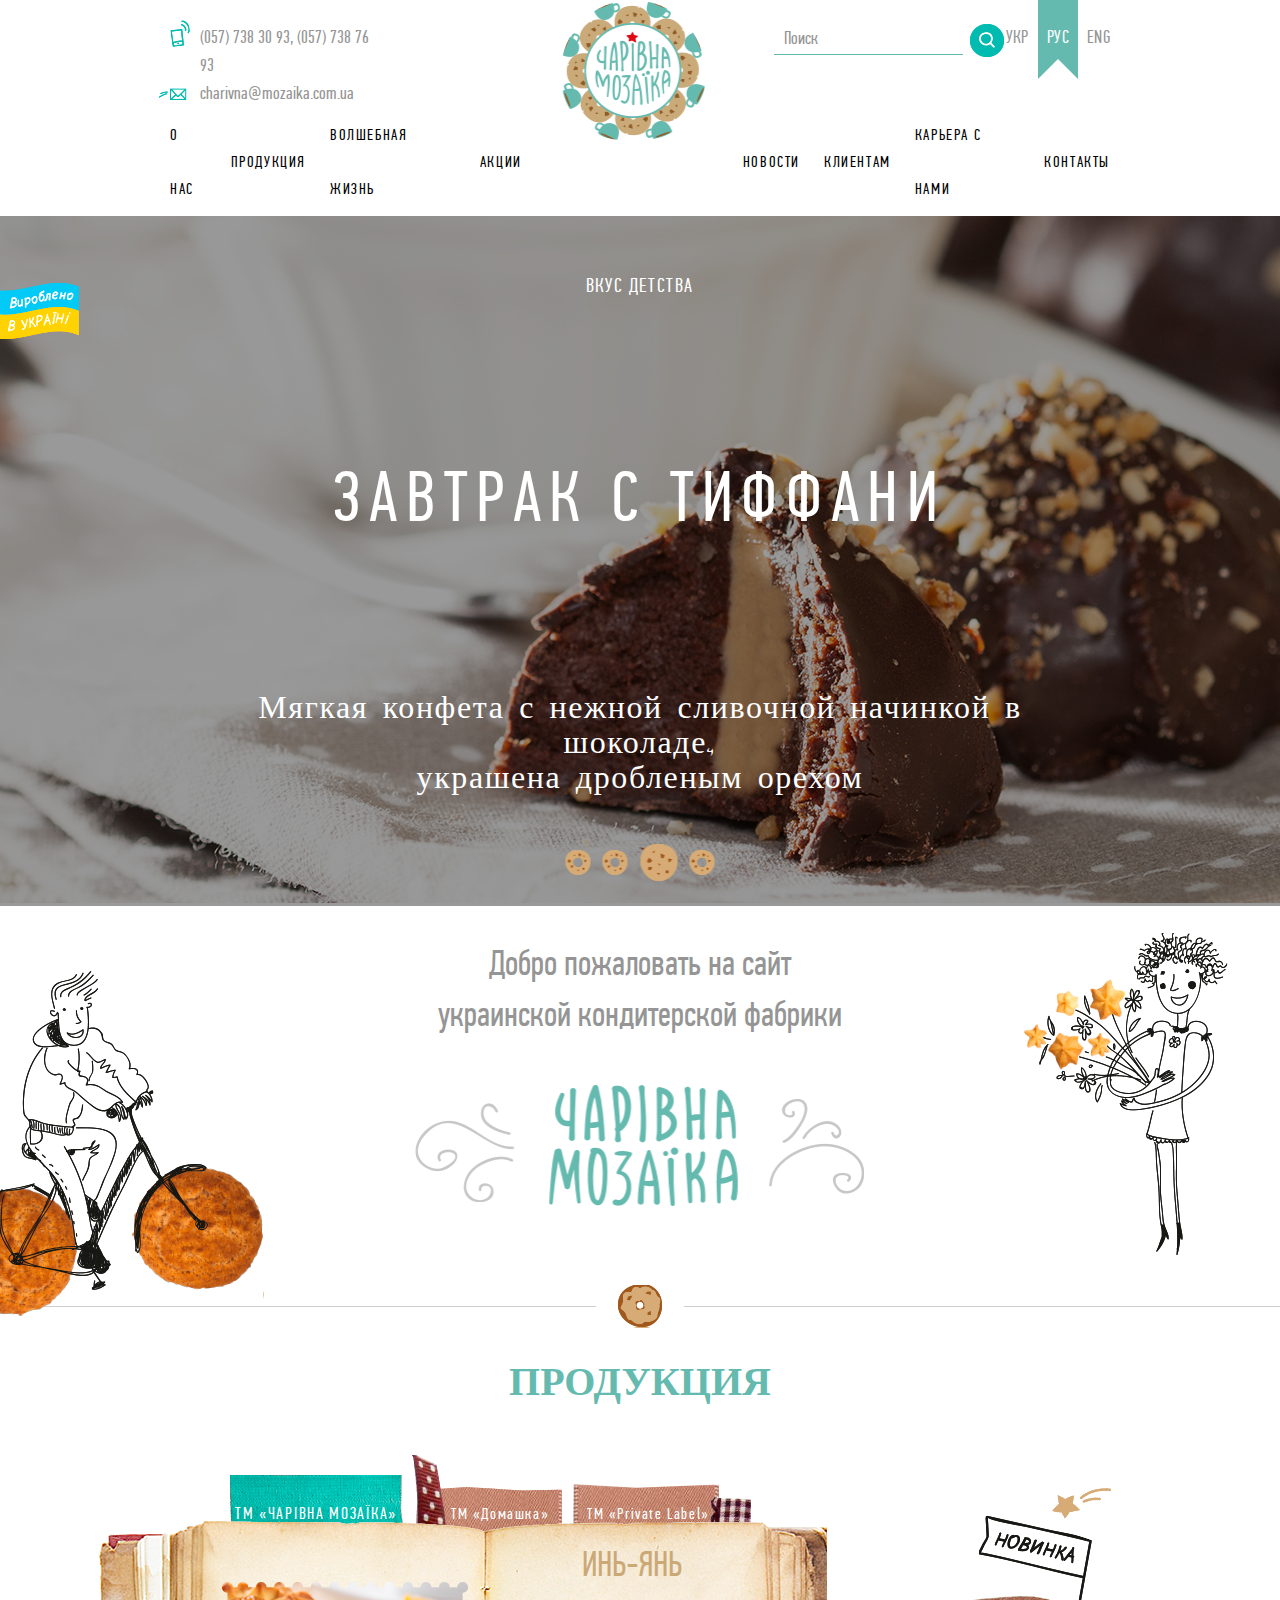
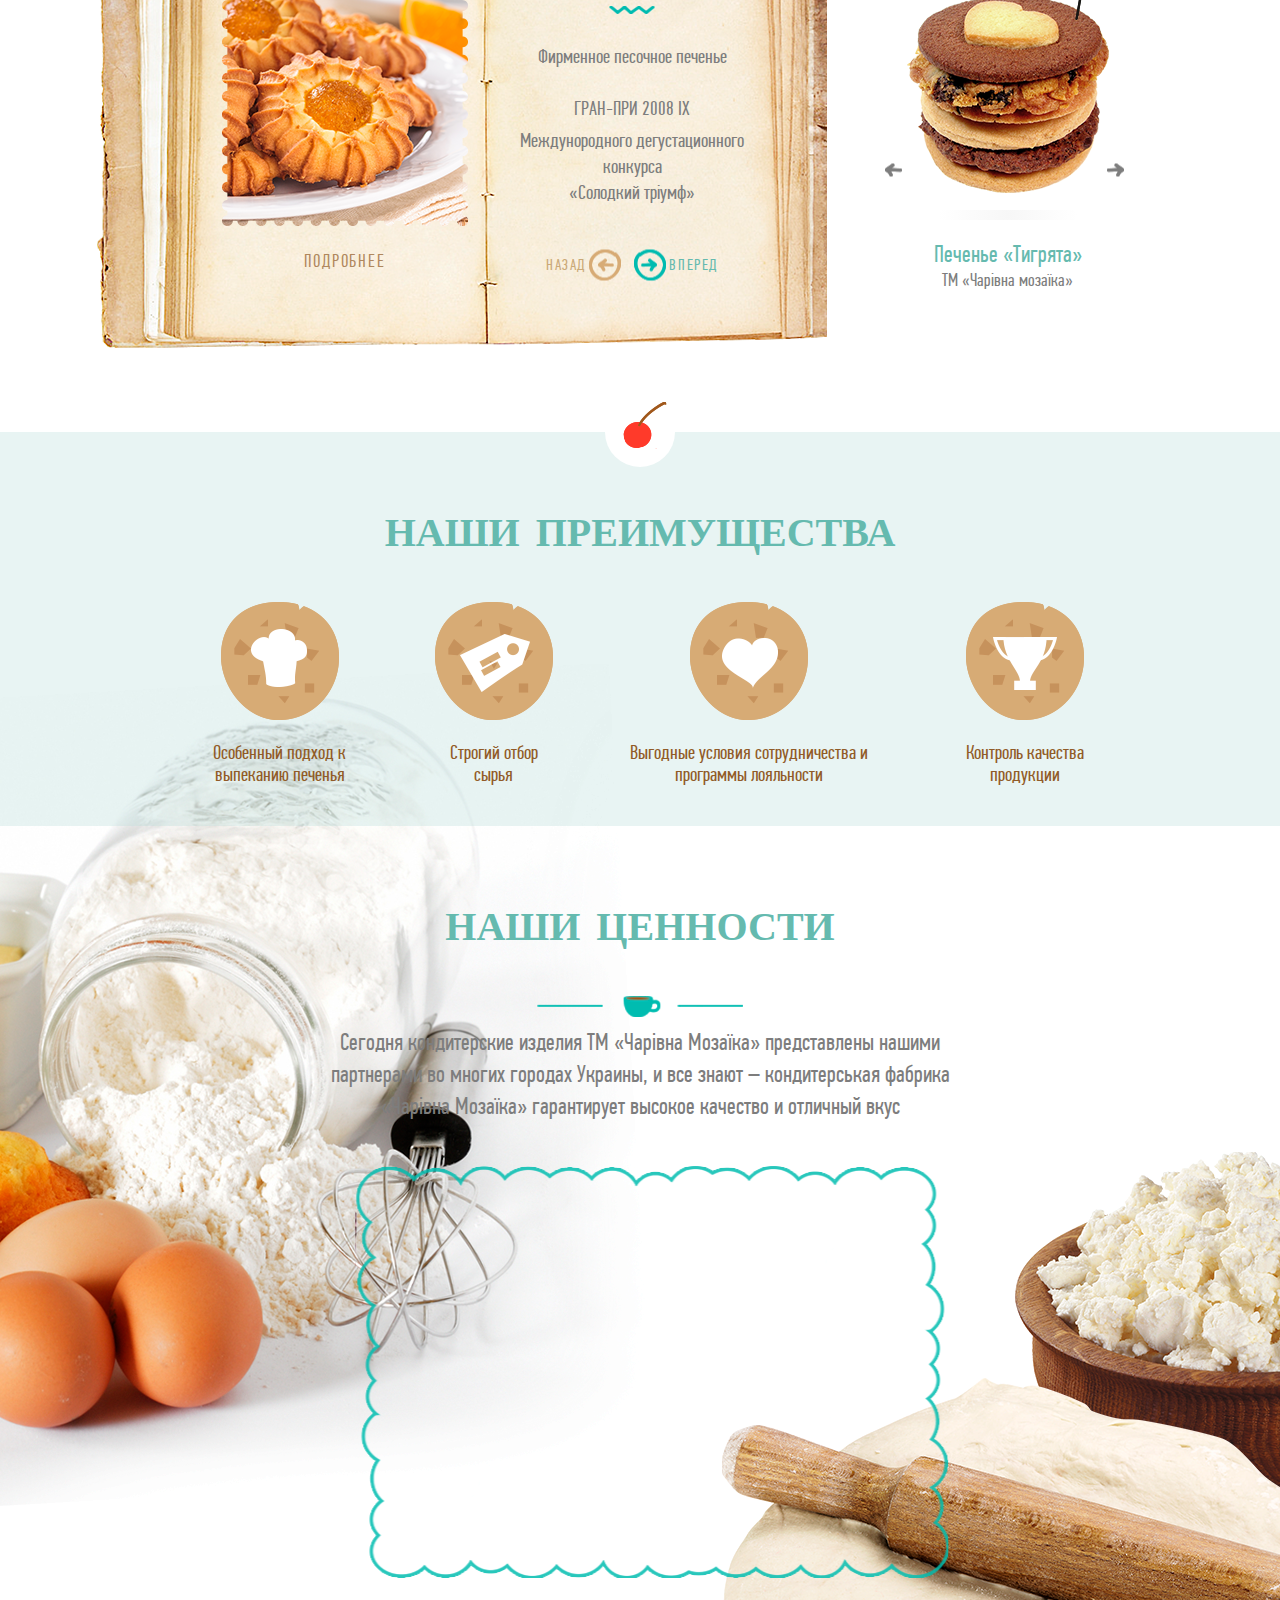
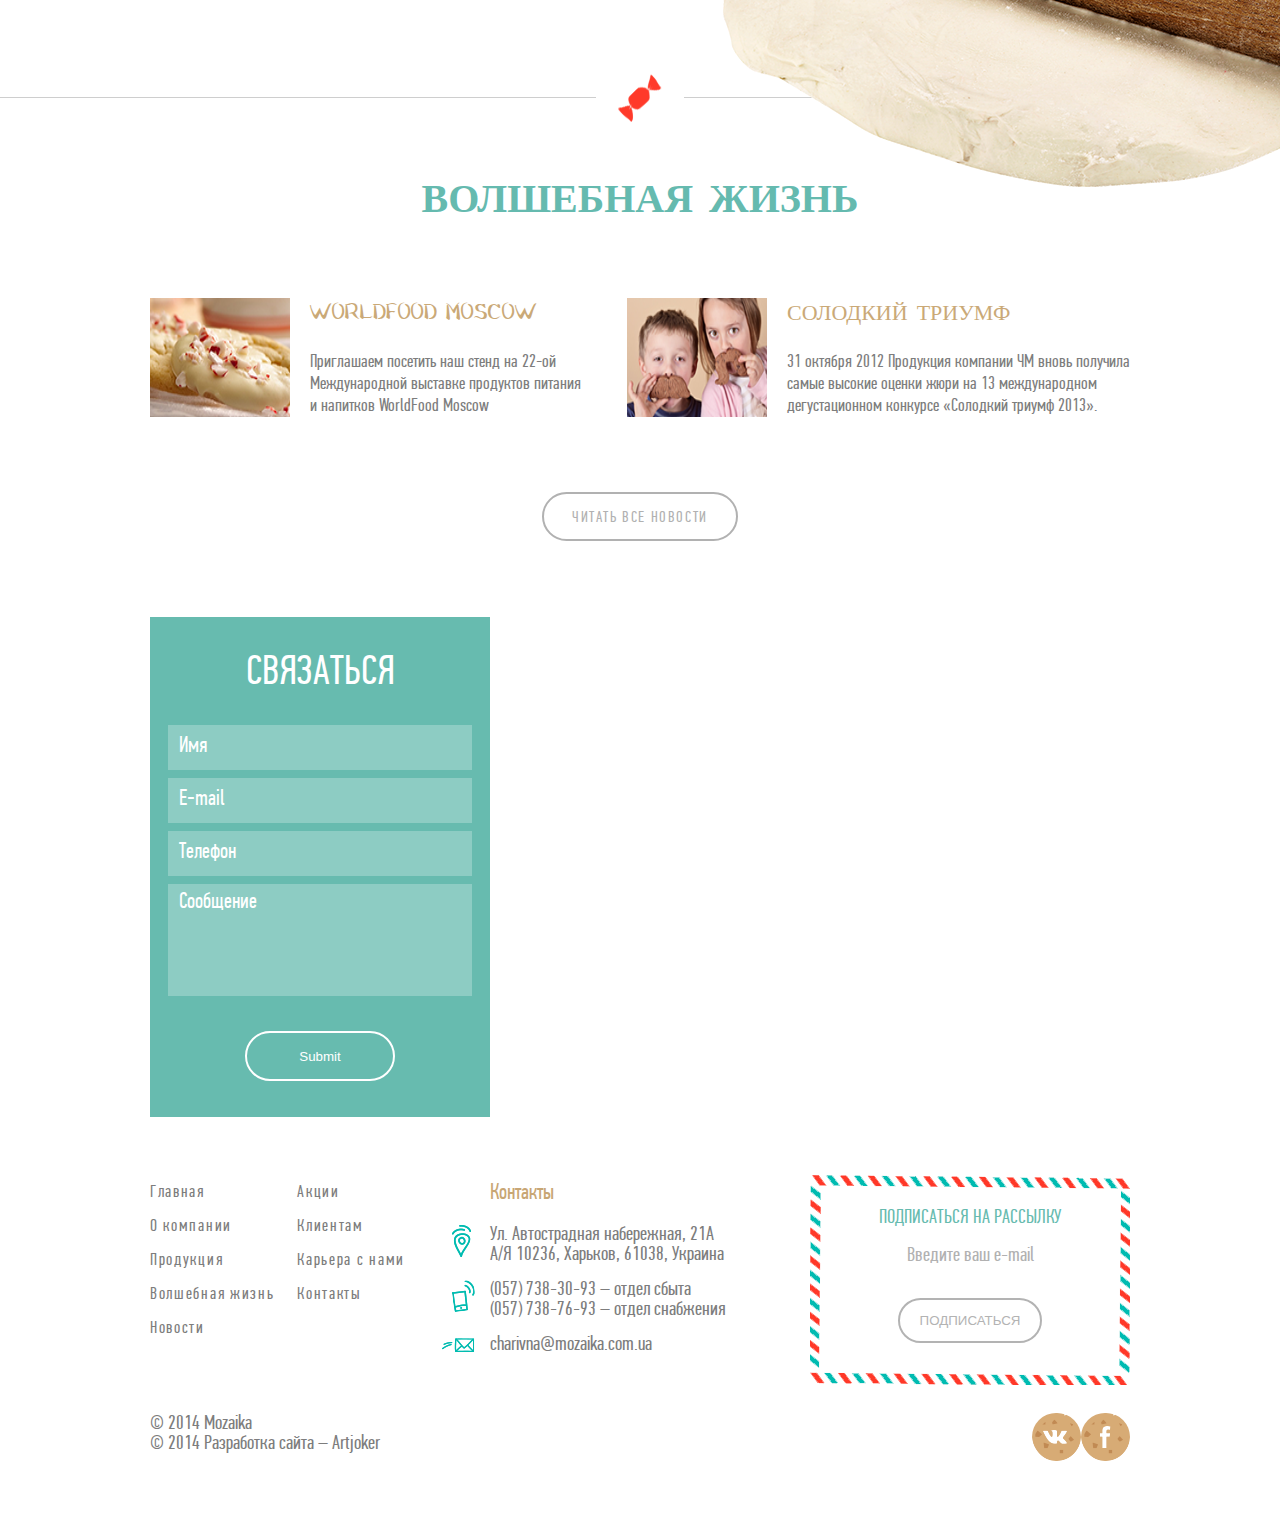
==== index.html @ 27e19712 "Add files via upload" ====
<!DOCTYPE html>
<html lang="ru">
<head>
	<meta charset="UTF-8">
	<title>Чарівна мозаїка</title>
	<link rel="stylesheet" href="css/style.css">
	<style>
		@font-face {
			font-family:PfDinTextCompPro;
			font-family:Flow;
		}
	</style>
</head>
<body>
	<header>
		<div class="header_contacts_and_search">
			<div class="contacts">
				<p>(057) 738 30 93, (057) 738 76 93</p>
				<p>charivna@mozaika.com.ua</p>
			</div>
			<div class="search_and_lang">
				<div class="search">
					<form action="#">
						<input class="search_input" type="search" name="q" placeholder="Поиск"> 
						<input class="search_button" type="submit" value=""></p>
					</form>
				</div>
				<ul class="lang">
					<li><a href="#">УКР</a></li>
					<li class="active_lang"><a href="#">РУС</a></li>
					<li><a href="#">ENG</a></li>
				</ul>
			</div>
		</div>
			<div class="header_container">
				<nav class="menu_body">
					<ul class="menu_list">
						<li><a href="#">О НАС</a></li>
						<li><a href="#">ПРОДУКЦИЯ</a></li>
						<li><a href="#">ВОЛШЕБНАЯ ЖИЗНЬ</a></li>
						<li><a href="#">АКЦИИ</a></li>
						<li class="menu_list_news"><a href="#">НОВОСТИ</a></li>
						<li><a href="#">КЛИЕНТАМ</a></li>
						<li><a href="#">КАРЬЕРА С НАМИ</a></li>
						<li><a href="#">КОНТАКТЫ</a></li>
					</ul>
				</nav>
			</div>
	</header>
	<a href="#">
		<img class="logo" src="img/logotip_charivna_mozaika.png" alt="Логотип Чарівна мозаЇка">
	</a>
	<section class="slider_section">
		<div class="slider">
			<img src="img/candy_section_slider.png" alt="Завтрак с тиффани">
			<div class="slider_info">
				<p>ВКУС ДЕТСТВА</p>
				<h1>ЗАВТРАК С ТИФФАНИ</h1>
				<p class="share">Мягкая конфета с нежной сливочной начинкой в шоколаде,</p>
				<p class="share">украшена дробленым орехом</p>
				<ul class="slick_dots">
					<li><a href="#"></a></li>
					<li><a href="#"></a></li>
					<li class="active_slick_dots"><a href="#"></a></li>
					<li><a href="#"></a></li>
				</ul>
			</div>
		</div>
	</section>
	<section class="welcome">
		<div class="welcome_content">
		<p>Добро пожаловать на сайт</p>
		<p>украинской кондитерской фабрики</p>
		<img src="img/charivna_mozaika.png" alt="Чарівна мозаЇка">
		</div>
	</section>
	<section class="products">
		<h1>ПРОДУКЦИЯ</h1>
		<div class="name_products_TM">
			<h2 class="active_product"><a href="#">ТМ «ЧАРІВНА МОЗАЇКА»</a></h2>
			<h2 class="name_products_TM_second"><a href="#">ТМ «Домашка»</a></h2>
			<h2 class="name_products_TM_third"><a href="#">ТМ «Private Label»</a></h2>
		</div>
		<div class="book_products_section">
		<div class="book_products">
			<div class="book_first_page">
				<img src="img/cookies_in_yan.png" alt="Печенье Инь-Янь">
				<a href="#">ПОДРОБНЕЕ</a>
			</div>
			<div class="book_second_page">
				<h3>ИНЬ-ЯНЬ</h3>
				<p class="book_second_page_first_p">Фирменное песочное печенье</p>
				<p><span>ГРАН-ПРИ 2008 IX</span> Междунородного дегустационного конкурса</p>
				<p>«Солодкий тріумф»</p>
				<p class="book_second_page_navigation">
					<a href="">НАЗАД</a>
					<a href="">ВПЕРЕД</a>
				</p>
			</div>
		</div>
		<div class="products_new">
			<div class="products_new_img_info">
				<img src="img/cookie_tigryata.png" alt="Печенье «Тигрята»">
				<h3>Печенье «Тигрята»</h3>
				<p>ТМ «Чарівна мозаїка»</p>
			</div>
			<div class="products_new_img_info_navigation">
				<a href="#"></a>
				<a href="#"></a>
			</div>
		</div>
		</div>
	</section>
	<section class="advantages">
		<div class="advantages_section">
			<h1>НАШИ ПРЕИМУЩЕСТВА</h1>
			<div>
				<p>Особенный подход к выпеканию печенья</p>
				<p>Строгий отбор сырья</p>
				<p>Выгодные условия сотрудничества и программы лояльности</p>
				<p>Контроль качества продукции</p>
			</div>
		</div>
	</section>
	<section class="values">
		<div class="values_section">
			<h1>НАШИ ЦЕННОСТИ</h1>
			<p>Сегодня кондитерские изделия ТМ «Чарівна Мозаїка» представлены нашими</p>
			<p>партнерами во многих городах Украины, и все знают – кондитерськая фабрика</p>
			<p>«Чарівна Мозаїка» гарантирует высокое качество и отличный вкус</p>
			<iframe width="501" height="342" src="https://www.youtube.com/embed/jxH5Zhi1Uic?controls=0&amp;start=42" title="YouTube video player" frameborder="0" allow="accelerometer; autoplay; clipboard-write; encrypted-media; gyroscope; picture-in-picture" allowfullscreen></iframe>	
		</div>
	</section>
	<section class="blog">
		<h1>ВОЛШЕБНАЯ ЖИЗНЬ</h1>
		<div class="blog_articles">
			<article>
				<img src="img/article1.png" alt="WorldFood Moscow">
				<div class="article_info">
					<h2>WORLDFOOD MOSCOW</h2>
					<p>Приглашаем посетить наш стенд на 22-ой</p>
					<p>Международной выставке продуктов питания</p>
					<p>и напитков WorldFood Moscow</p>
				</div>
			</article>
			<article>
				<img src="img/article2.png" alt="СОЛОДКИЙ ТРИУМФ">
				<div class="article_info">
					<h2>СОЛОДКИЙ ТРИУМФ</h2>
					<p>31 октября 2012 Продукция компании ЧМ вновь получила</p>
					<p>самые высокие оценки жюри на 13 международном</p>
					<p>дегустационном конкурсе «Солодкий триумф 2013».</p>
				</div>
			</article>
		</div>
		<a href="#">ЧИТАТЬ ВСЕ НОВОСТИ</a>
	</section>
	<section class="map_section">
			<iframe src="https://www.google.com/maps/embed?pb=!1m18!1m12!1m3!1d2565.693103926218!2d36.30695111571437!3d49.979613679413184!2m3!1f0!2f0!3f0!3m2!1i1024!2i768!4f13.1!3m3!1m2!1s0x41270a1499994a17%3A0x239fcb7cbd6dbdfc!2zMjFBLCDQkNCy0YLQvtGB0YLRgNCw0LTQvdCw0Y8g0L3QsNCxLiwgMjHQkCwg0KXQsNGA0YzQutC-0LIsINCl0LDRgNGM0LrQvtCy0YHQutCw0Y8g0L7QsdC70LDRgdGC0YwsIDYxMDAw!5e0!3m2!1sru!2sua!4v1625639779288!5m2!1sru!2sua" width="100%" height="500" style="border:0;" allowfullscreen="" loading="lazy"></iframe>
	<div class="map_section_form">
	<div class="section_form">
			<form action="#">
				<h2>СВЯЗАТЬСЯ</h2>
				<p><input class="section_form_input" placeholder="Имя" tabindex="1" name="username" type="text"></p>
				<p><input class="section_form_input" placeholder="E-mail" tabindex="1" name="email" type="email"></p>
				<p><input class="section_form_input" placeholder="Телефон" tabindex="1" name="tel" type="tel"></p>
				<textarea class="section_form_textarea" name="review" placeholder="Сообщение"></textarea>
				<p><input class="section_form_submit" type="submit"></p>
		</form>
	</div>
	</div>
	</section>
	<footer>
		<div class="footer_section">
			<div class="footer_menu">
				<ul>
					<li><a href="#">Главная</a></li>
					<li><a href="#">О компании</a></li>
					<li><a href="#">Продукция</a></li>
					<li><a href="#">Волшебная жизнь</a></li>
					<li><a href="#">Новости</a></li>
				</ul>
				<ul>
					<li><a href="#">Акции</a></li>
					<li><a href="#">Клиентам</a></li>
					<li><a href="#">Карьера с нами</a></li>
					<li><a href="#">Контакты</a></li>
				</ul>
			</div>
			<div class="footer_contacts">
				<h2>Контакты</h2>
				<div>
					<p>Ул. Автострадная набережная, 21А</p>
					<p>А/Я 10236, Харьков, 61038, Украина</p>
				</div>
				<div>
					<p>(057) 738-30-93 – отдел сбыта</p>
					<p>(057) 738-76-93 – отдел снабжения</p>
				</div>
				<div>charivna@mozaika.com.ua</div>
			</div>
			<div class="footer_section_form">
				<form>
					<h2>ПОДПИСАТЬСЯ НА РАССЫЛКУ</h2>
					<p><input class="footer_section_form_input" placeholder="Введите ваш е-mail" tabindex="1" name="email" type="email"></p>
					<input class="footer_section_form_submit" value="ПОДПИСАТЬСЯ" type="submit">
				</form>
			</div>
		</div>
		<div class="footer_site_creation_and_social_media">
			<div class="site_creation">
				<p>© 2014 Mozaika</p>
				<p>© 2014 Разработка сайта – Artjoker</p>
			</div>
			<div class="social_media">
				<a href="#"></a>
				<a href="#"></a>
			</div>
		</div>
	</footer>
</html>
---- css/style.css ----
@import url("reset.css");
	@import url("main_page.css");
	@font-face {
    font-family: 'PfDinTextCompPro';
    src: url('../fonts/PfDinTextCompPro/pfdintextcomppro-regular-webfont.eot');
    src: url('../fonts/PfDinTextCompPro/pfdintextcomppro-regular-webfont.eot?#iefix') format('embedded-opentype'),
         url('../fonts/PfDinTextCompPro/pfdintextcomppro-regular-webfont.woff2') format('woff2'),
         url('../fonts/PfDinTextCompPro/pfdintextcomppro-regular-webfont.woff') format('woff'),
         url('../fonts/PfDinTextCompPro/pfdintextcomppro-regular.ttf') format('truetype');
    font-weight: normal;
    font-style: normal;
    }
	@font-face {
    font-family: 'Flow';
    src: url('../fonts/Flow/flow-webfont.eot');
    src: url('../fonts/Flow/flow-webfont.eot?#iefix') format('embedded-opentype'),
         url('../fonts/Flow/flow-webfont.woff2') format('woff2'),
         url('../fonts/Flow/flow-webfont.woff') format('woff'),
         url('../fonts/Flow/flow.ttf') format('truetype');
    font-weight: normal;
    font-style: normal;
    }
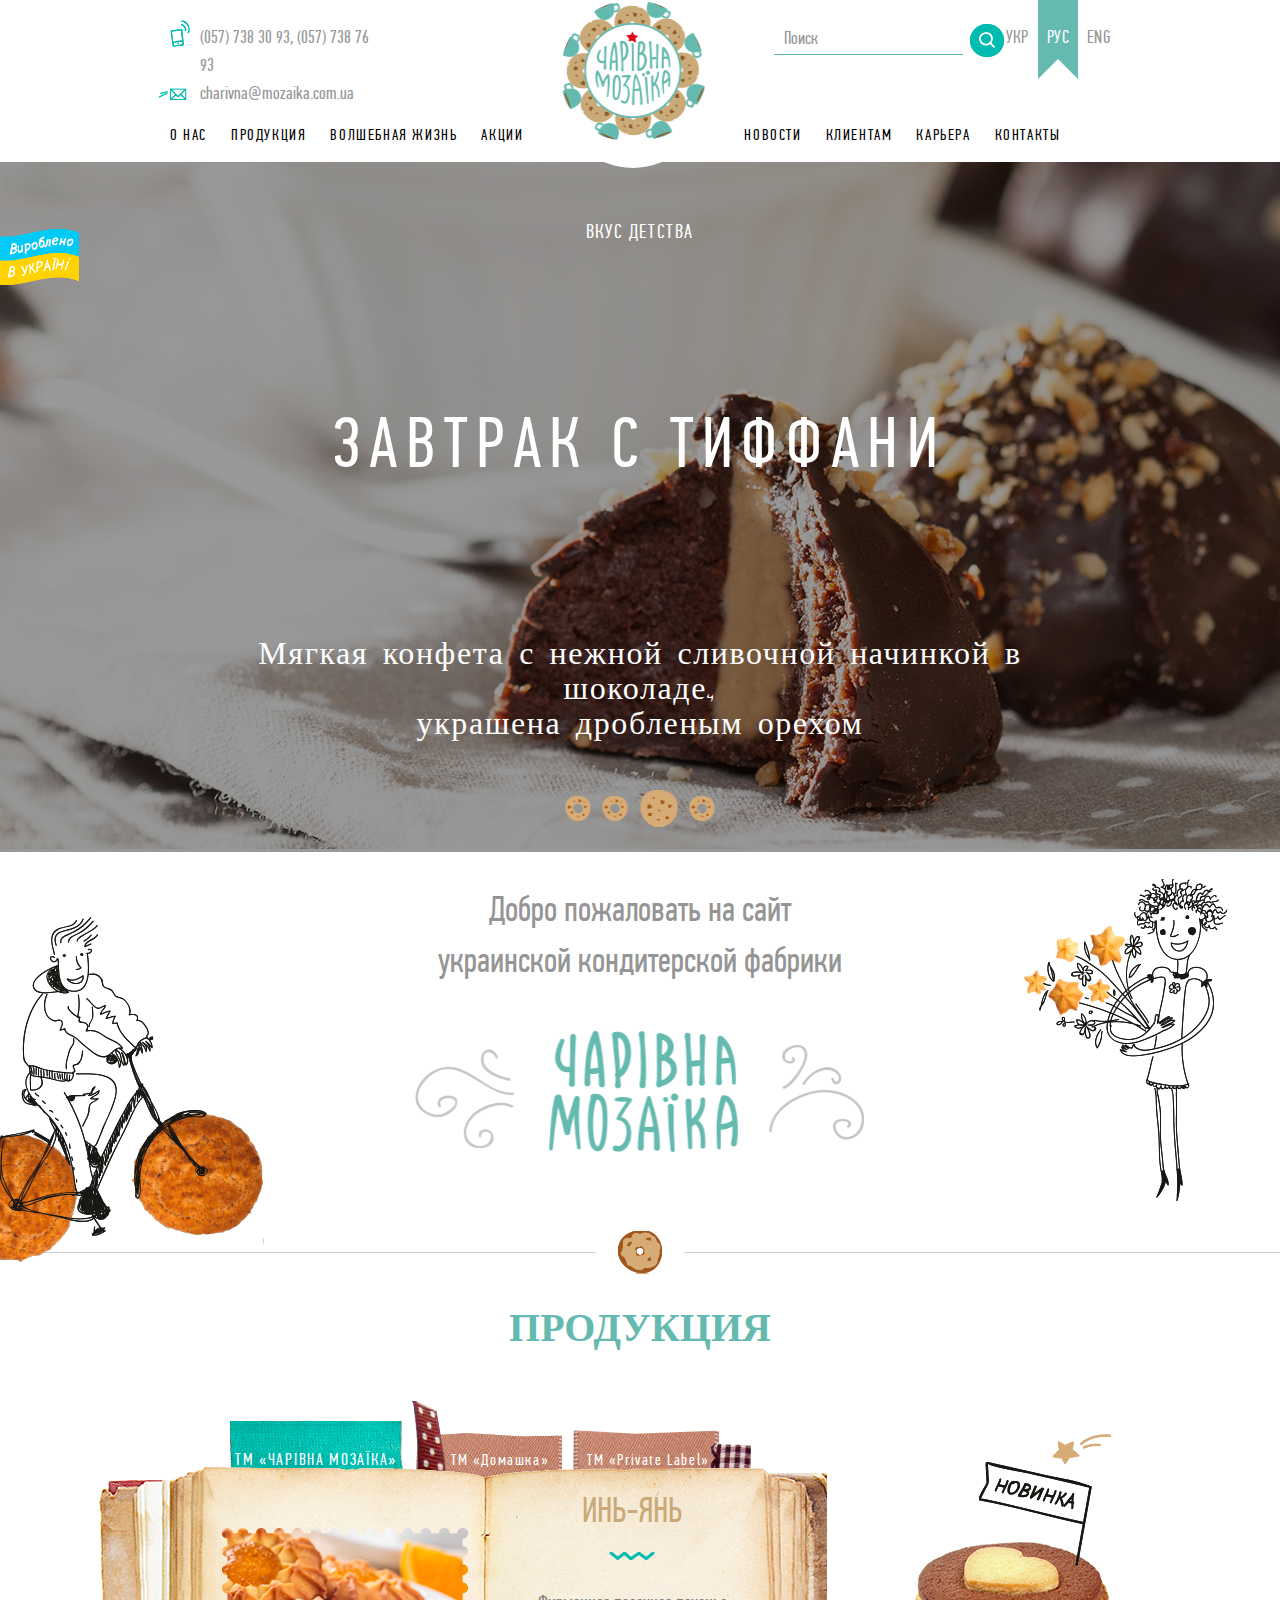
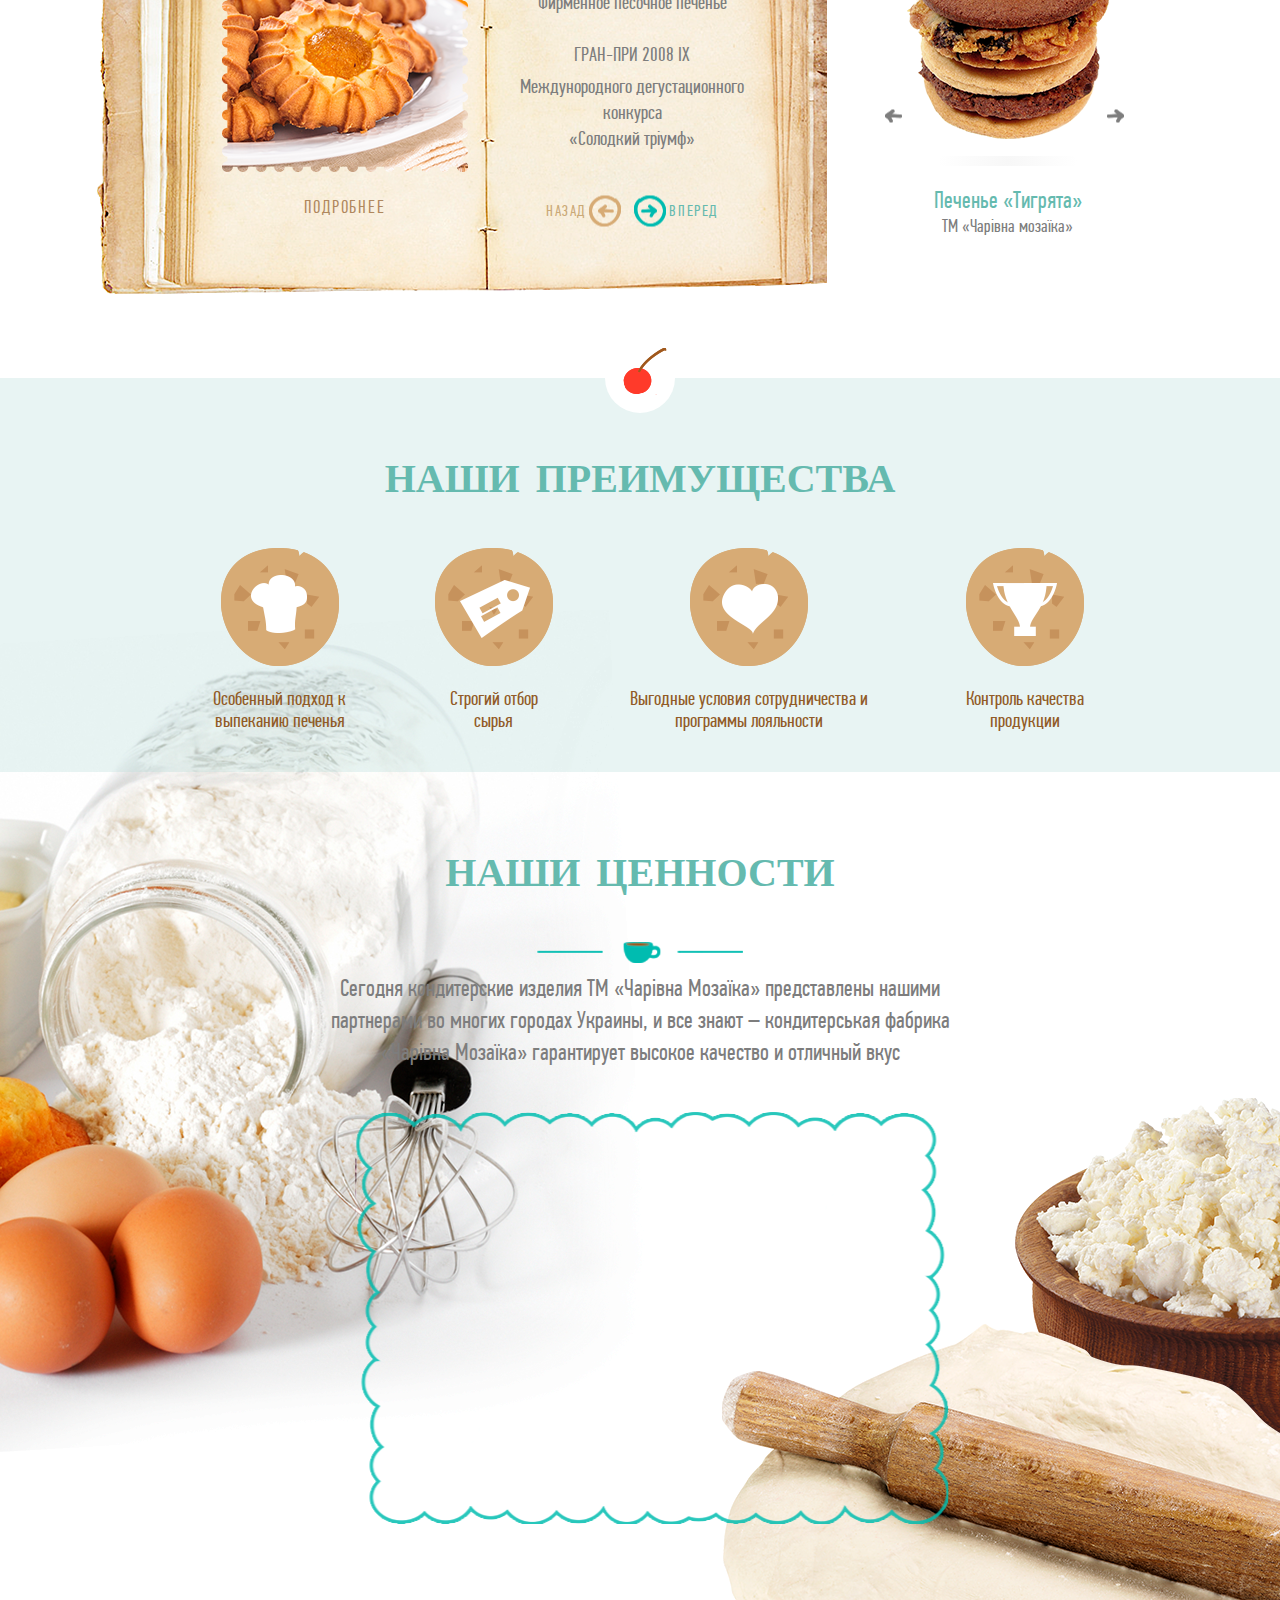
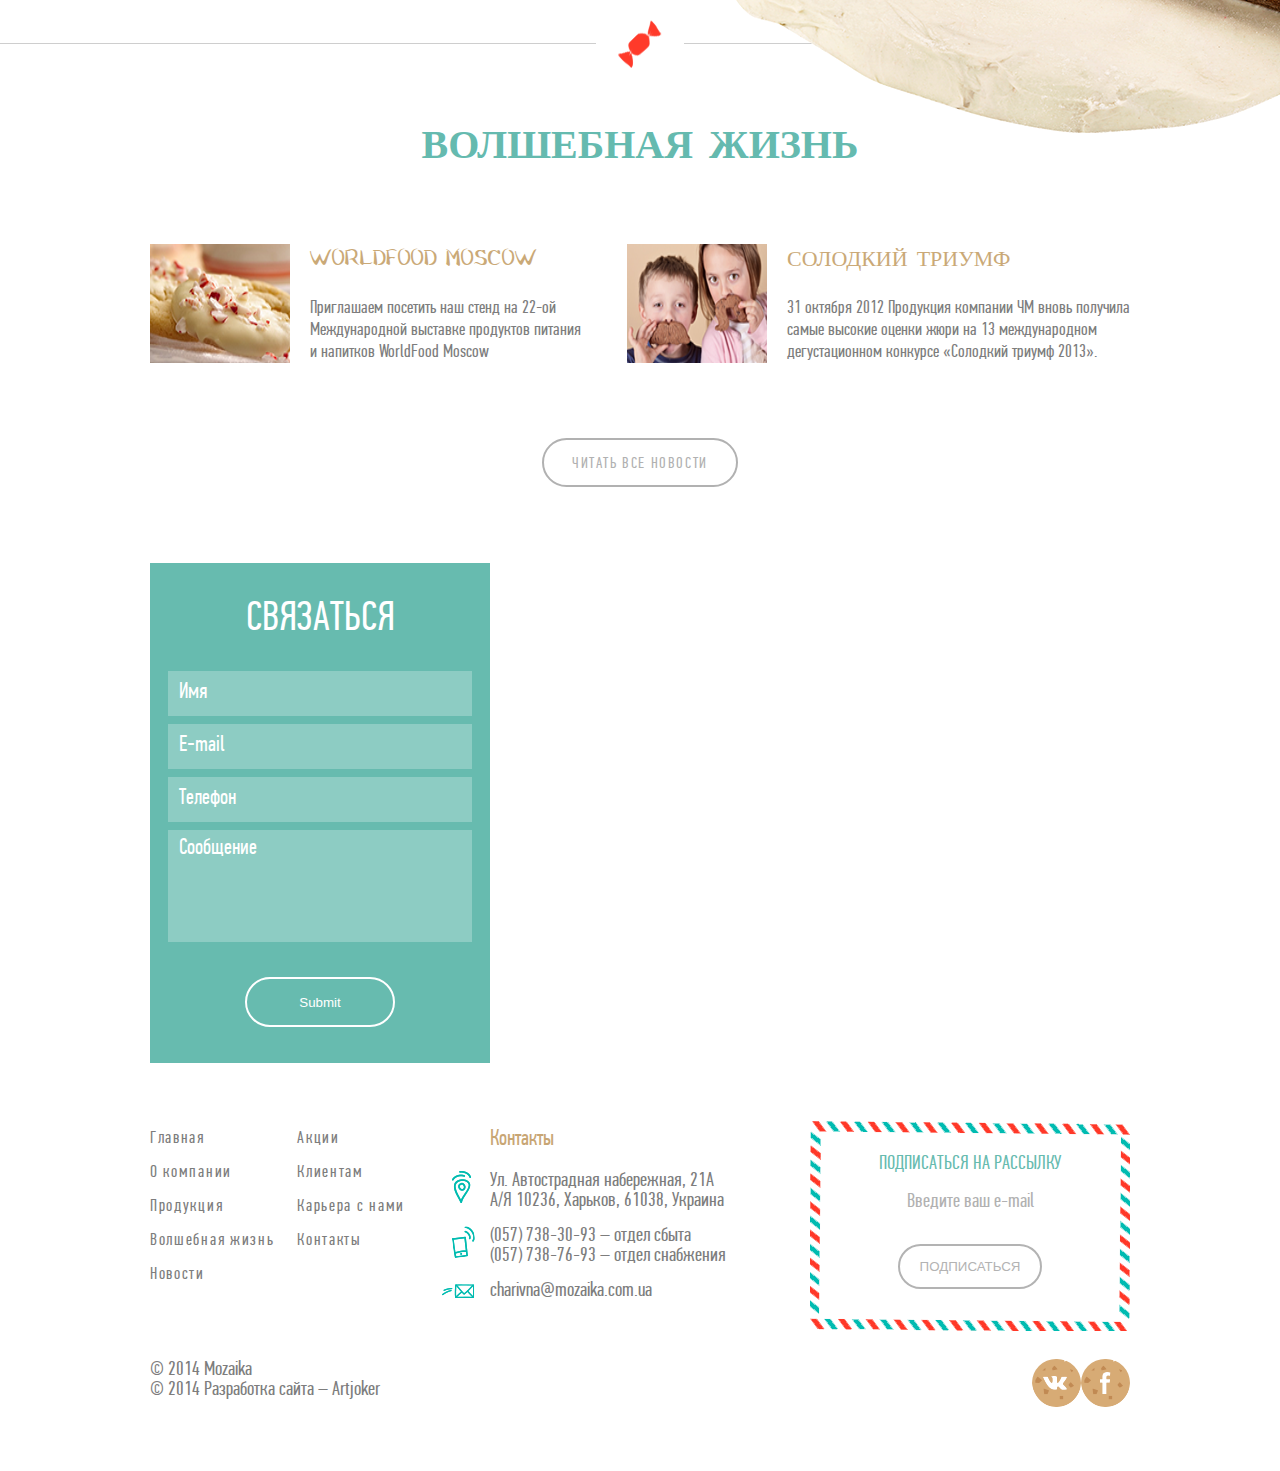
==== commit 20b91c06: "Add files via upload" ====
--- a/index.html
+++ b/index.html
@@ -41,7 +41,7 @@
 						<li><a href="#">АКЦИИ</a></li>
 						<li class="menu_list_news"><a href="#">НОВОСТИ</a></li>
 						<li><a href="#">КЛИЕНТАМ</a></li>
-						<li><a href="#">КАРЬЕРА С НАМИ</a></li>
+						<li><a href="#">КАРЬЕРА</a></li>
 						<li><a href="#">КОНТАКТЫ</a></li>
 					</ul>
 				</nav>
